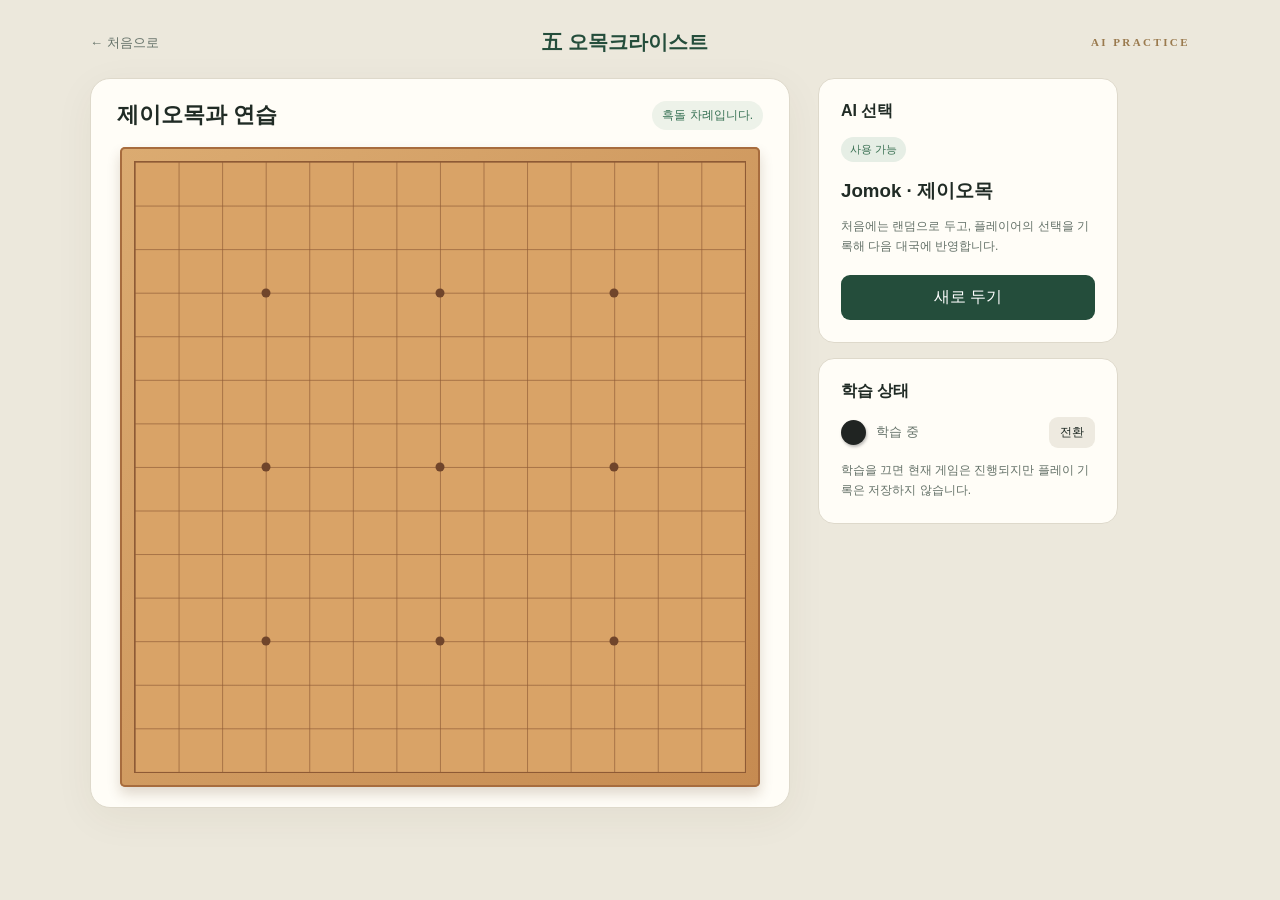
==== AIpractice.html @ fa3e6de8 "feat: build Omok Christ first-stage game experience" ====
<!doctype html><html lang="ko"><head><meta charset="UTF-8"><meta name="viewport" content="width=device-width, initial-scale=1"><title>AI 연습 · 오목크라이스트</title><link rel="stylesheet" href="styles.css"></head><body class="game-page" data-mode="ai"><header class="game-header"><a class="back-link" href="index.html">← 처음으로</a><a class="game-brand" href="index.html">五 오목크라이스트</a><span class="eyebrow">AI PRACTICE</span></header><main class="game-layout"><section class="board-panel"><div class="board-top"><h1 class="game-title">제이오목과 연습</h1><span id="game-status" class="status-pill">흑돌 차례입니다.</span></div><div class="board-wrap"><div id="board" class="board" role="grid" aria-label="AI 오목판"></div></div></section><aside class="side-panel"><div class="info-card"><h2>AI 선택</h2><span class="tag">사용 가능</span><h3 style="margin:16px 0 4px">Jomok · 제이오목</h3><p class="helper">처음에는 랜덤으로 두고, 플레이어의 선택을 기록해 다음 대국에 반영합니다.</p><div class="button-row"><button class="btn" id="reset-game">새로 두기</button></div></div><div class="info-card"><h2>학습 상태</h2><div class="turn-indicator"><span class="mini-stone black"></span><span id="learning-label">학습 중</span><button class="btn secondary" id="learning-toggle" style="margin-left:auto;padding:7px 11px;font-size:12px">전환</button></div><p class="helper" style="margin-bottom:0">학습을 끄면 현재 게임은 진행되지만 플레이 기록은 저장하지 않습니다.</p></div></aside></main><script src="game.js"></script></body></html>
---- styles.css ----
:root{--ink:#202b25;--muted:#647168;--cream:#f4f0e6;--paper:#fffdf7;--line:#d9d7ca;--green:#244d3b;--gold:#c69b57;--wood:#dba66a;--wood-dark:#ad7445}*{box-sizing:border-box}body{margin:0;color:var(--ink);background:var(--cream);font-family:'Gowun Dodum',sans-serif}a{color:inherit;text-decoration:none}.home-page{min-height:100vh;background:radial-gradient(circle at 85% 10%,#fff9e8 0,transparent 35%),var(--cream)}.home-shell{max-width:1120px;margin:auto;padding:54px 38px 28px}.brand-lockup{display:flex;align-items:center;gap:18px}.brand-mark{display:grid;place-items:center;width:55px;height:55px;border-radius:50%;background:var(--green);color:#e9c47d;font-family:serif;font-size:30px;box-shadow:0 7px 20px #244d3b2c}.eyebrow,.intro-kicker{margin:0;color:#9a7a4e;font:700 11px/1.4 'Playfair Display',serif;letter-spacing:.22em}.brand-lockup h1{margin:2px 0 0;font-size:25px;letter-spacing:-.05em}.brand-subtitle{margin:2px 0 0;color:var(--muted);font-size:12px}.home-intro{padding:92px 0 43px;max-width:610px}.home-intro h2{margin:14px 0 17px;font-size:clamp(40px,6vw,67px);line-height:1.12;letter-spacing:-.08em;font-weight:400}.home-intro em{font-style:normal;color:var(--green)}.home-intro>p:last-child{max-width:420px;color:var(--muted);line-height:1.8;font-size:15px}.home-menu{display:grid;grid-template-columns:1fr 1fr;gap:16px}.menu-card{position:relative;display:flex;align-items:center;gap:17px;min-height:137px;padding:24px 25px;border:1px solid #dbd9ce;border-radius:16px;background:rgba(255,253,247,.7);transition:.25s}.menu-card:hover{transform:translateY(-5px);box-shadow:0 14px 28px #214e3a15;border-color:#afaa99}.card-number{align-self:flex-start;color:#a19d91;font:12px 'Playfair Display',serif}.menu-icon{display:grid;place-items:center;width:45px;height:45px;border:1px solid #cac4b1;border-radius:50%;color:var(--green);font-size:22px}.menu-card h3{margin:0 0 7px;font-size:20px;letter-spacing:-.07em}.menu-card p{margin:0;color:var(--muted);font-size:13px}.arrow{position:absolute;right:23px;top:21px;color:var(--gold);font-size:22px}.card-ai{background:var(--green);color:#f4f0e6;border-color:var(--green)}.card-ai p,.card-ai .card-number{color:#c0d0c5}.card-ai .menu-icon{border-color:#91ae9a;color:#e2bf78}.home-footer{display:flex;justify-content:space-between;margin-top:65px;padding-top:19px;border-top:1px solid var(--line);color:#9a9c91;font-size:10px;letter-spacing:.08em}.game-page{min-height:100vh;padding:24px;background:#ece8dc}.game-header{max-width:1100px;margin:auto;display:flex;align-items:center;justify-content:space-between;padding:5px 0 22px}.back-link{color:var(--muted);font-size:13px}.game-brand{font-size:20px;color:var(--green);font-weight:bold}.game-layout{max-width:1100px;margin:auto;display:grid;grid-template-columns:minmax(450px,700px) 300px;gap:28px;align-items:start}.board-panel{padding:20px;background:#fffdf7;border:1px solid #ded9cb;border-radius:20px;box-shadow:0 10px 40px #4734180e}.board-top{display:flex;justify-content:space-between;align-items:center;padding:1px 6px 17px}.game-title{margin:0;font-size:22px}.status-pill{padding:6px 10px;border-radius:20px;background:#edf2e9;color:#387255;font-size:12px}.board-wrap{max-width:640px;margin:auto;padding:14px;background:linear-gradient(135deg,#dbab71,#c68b51);border-radius:5px;box-shadow:inset 0 0 0 2px #a76c3e,0 7px 13px #54341730}.board{position:relative;width:100%;aspect-ratio:1;background-color:#d9a367;background-image:linear-gradient(#8e5a35aa 1px,transparent 1px),linear-gradient(90deg,#8e5a35aa 1px,transparent 1px);background-size:calc(100% / 14) calc(100% / 14);border:1px solid #8e5a35}.star{position:absolute;width:9px;height:9px;background:#70452b;border-radius:50%;transform:translate(-50%,-50%)}.stone{position:absolute;width:calc(100% / 15 - 5px);aspect-ratio:1;border-radius:50%;transform:translate(-50%,-50%);z-index:2;box-shadow:2px 3px 4px #5d3d2470;animation:drop .18s ease-out}.stone.black{background:radial-gradient(circle at 35% 28%,#747874,#171b1a 65%)}.stone.white{background:radial-gradient(circle at 32% 25%,#fff,#c8c8bf 72%);border:1px solid #aaa}@keyframes drop{from{transform:translate(-50%,-50%) scale(.2)}to{transform:translate(-50%,-50%) scale(1)}}.side-panel{display:flex;flex-direction:column;gap:15px}.info-card{background:#fffdf7;border:1px solid #ded9cb;border-radius:16px;padding:22px}.info-card h2{margin:0 0 15px;font-size:16px}.turn-indicator{display:flex;align-items:center;gap:10px;color:var(--muted);font-size:13px}.mini-stone{width:25px;height:25px;border-radius:50%;display:inline-block;box-shadow:1px 2px 3px #5556}.mini-stone.black{background:#202422}.mini-stone.white{background:#fafafa;border:1px solid #aaa}.score-row{display:flex;justify-content:space-between;margin-top:22px;font-size:13px}.score-row b{font:700 26px 'Playfair Display',serif}.score-black{color:#202422}.score-white{color:#a49b87}.btn{display:inline-flex;justify-content:center;align-items:center;border:0;border-radius:9px;padding:12px 16px;background:var(--green);color:white;font:inherit;cursor:pointer}.btn.secondary{background:#eeeae0;color:var(--ink)}.button-row{display:flex;gap:8px;margin-top:18px}.button-row .btn{flex:1}.helper{color:var(--muted);line-height:1.7;font-size:12px}.page-content{max-width:1100px;margin:35px auto}.page-content h1{font-size:42px;margin:10px 0}.page-content>p{color:var(--muted)}.ai-grid,.joseki-grid{display:grid;grid-template-columns:repeat(3,1fr);gap:16px;margin-top:30px}.feature-card{padding:24px;background:var(--paper);border:1px solid var(--line);border-radius:16px}.feature-card h2{margin:0 0 10px}.feature-card p{color:var(--muted);line-height:1.7;font-size:13px}.tag{display:inline-block;padding:5px 9px;background:#e6eee5;color:#397052;border-radius:20px;font-size:11px}.joseki-board{height:180px;margin-bottom:17px;border-radius:10px;background-color:#d9a367;background-image:linear-gradient(#89562f66 1px,transparent 1px),linear-gradient(90deg,#89562f66 1px,transparent 1px);background-size:12.5% 25%;position:relative;overflow:hidden}.joseki-board:after{content:'●  ○  ●  ○';position:absolute;top:52px;left:22%;font-size:36px;letter-spacing:8px;color:#1e2421;text-shadow:44px 28px #f8f8ee}.empty-note{padding:50px 20px;text-align:center;color:var(--muted);border:1px dashed #c6c3b8;border-radius:14px}@media(max-width:800px){.home-shell{padding:35px 20px}.home-intro{padding:70px 0 36px}.home-menu{grid-template-columns:1fr}.home-footer{gap:15px;flex-direction:column}.game-layout{grid-template-columns:1fr}.game-page{padding:15px}.game-header{padding-bottom:15px}.board-panel{padding:12px}.ai-grid,.joseki-grid{grid-template-columns:1fr}.page-content h1{font-size:34px}}@media(max-width:500px){.game-title{font-size:18px}.board-wrap{padding:8px}.board-top{padding:5px 2px 12px}.home-intro h2{font-size:42px}}
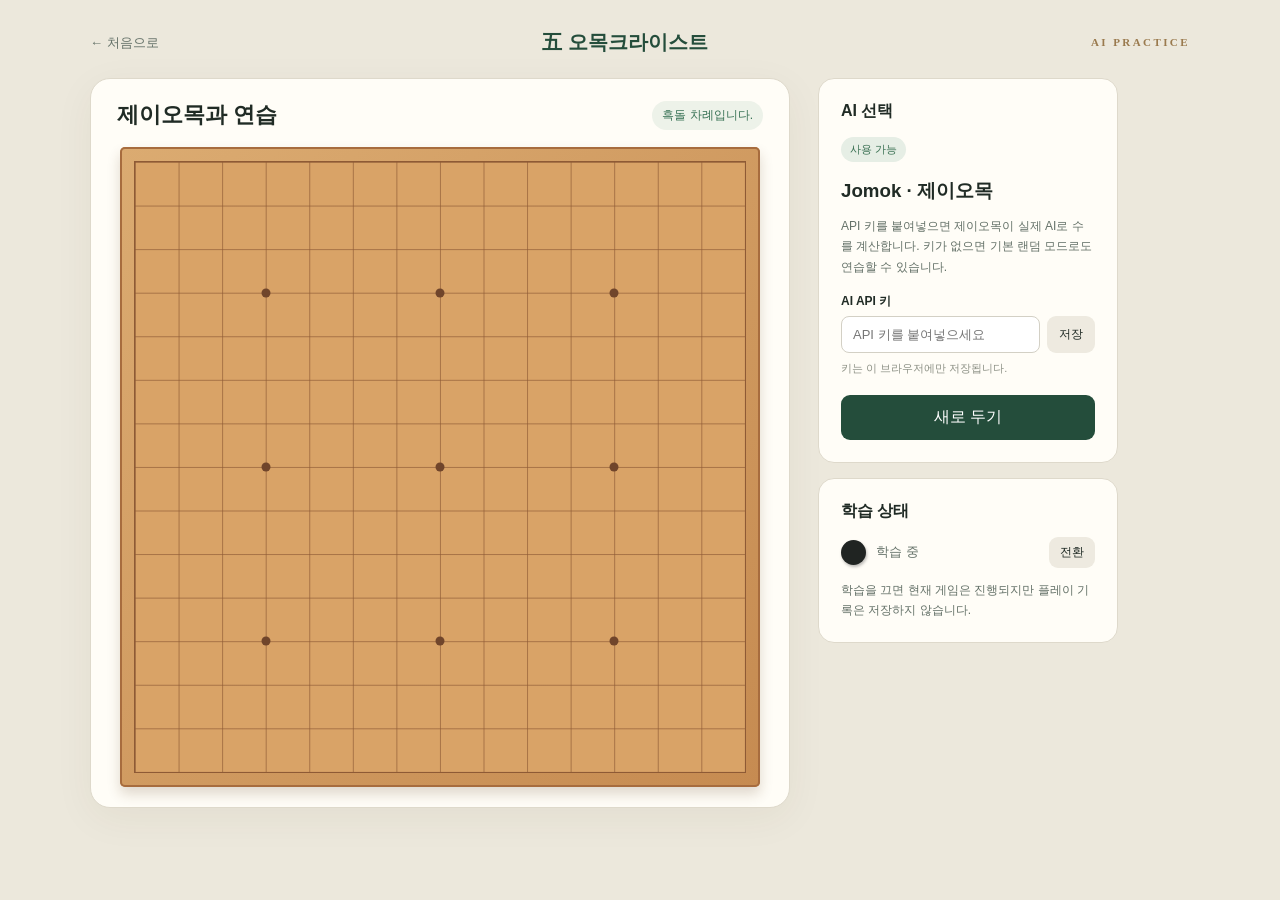
==== commit 96f21290: "feat(ai): add paste-and-play API key control" ====
--- a/AIpractice.html
+++ b/AIpractice.html
@@ -1 +1 @@
-<!doctype html><html lang="ko"><head><meta charset="UTF-8"><meta name="viewport" content="width=device-width, initial-scale=1"><title>AI 연습 · 오목크라이스트</title><link rel="stylesheet" href="styles.css"></head><body class="game-page" data-mode="ai"><header class="game-header"><a class="back-link" href="index.html">← 처음으로</a><a class="game-brand" href="index.html">五 오목크라이스트</a><span class="eyebrow">AI PRACTICE</span></header><main class="game-layout"><section class="board-panel"><div class="board-top"><h1 class="game-title">제이오목과 연습</h1><span id="game-status" class="status-pill">흑돌 차례입니다.</span></div><div class="board-wrap"><div id="board" class="board" role="grid" aria-label="AI 오목판"></div></div></section><aside class="side-panel"><div class="info-card"><h2>AI 선택</h2><span class="tag">사용 가능</span><h3 style="margin:16px 0 4px">Jomok · 제이오목</h3><p class="helper">처음에는 랜덤으로 두고, 플레이어의 선택을 기록해 다음 대국에 반영합니다.</p><div class="button-row"><button class="btn" id="reset-game">새로 두기</button></div></div><div class="info-card"><h2>학습 상태</h2><div class="turn-indicator"><span class="mini-stone black"></span><span id="learning-label">학습 중</span><button class="btn secondary" id="learning-toggle" style="margin-left:auto;padding:7px 11px;font-size:12px">전환</button></div><p class="helper" style="margin-bottom:0">학습을 끄면 현재 게임은 진행되지만 플레이 기록은 저장하지 않습니다.</p></div></aside></main><script src="game.js"></script></body></html>
+<!doctype html><html lang="ko"><head><meta charset="UTF-8"><meta name="viewport" content="width=device-width, initial-scale=1"><title>AI 연습 · 오목크라이스트</title><link rel="stylesheet" href="styles.css"></head><body class="game-page" data-mode="ai"><header class="game-header"><a class="back-link" href="index.html">← 처음으로</a><a class="game-brand" href="index.html">五 오목크라이스트</a><span class="eyebrow">AI PRACTICE</span></header><main class="game-layout"><section class="board-panel"><div class="board-top"><h1 class="game-title">제이오목과 연습</h1><span id="game-status" class="status-pill">흑돌 차례입니다.</span></div><div class="board-wrap"><div id="board" class="board" role="grid" aria-label="AI 오목판"></div></div></section><aside class="side-panel"><div class="info-card"><h2>AI 선택</h2><span class="tag">사용 가능</span><h3 style="margin:16px 0 4px">Jomok · 제이오목</h3><p class="helper">API 키를 붙여넣으면 제이오목이 실제 AI로 수를 계산합니다. 키가 없으면 기본 랜덤 모드로도 연습할 수 있습니다.</p><label class="api-label" for="ai-api-key">AI API 키</label><div class="api-input-row"><input id="ai-api-key" class="api-input" type="password" placeholder="API 키를 붙여넣으세요" autocomplete="off"><button class="btn secondary api-save" id="save-api-key">저장</button></div><p class="api-note" id="api-status">키는 이 브라우저에만 저장됩니다.</p><div class="button-row"><button class="btn" id="reset-game">새로 두기</button></div></div><div class="info-card"><h2>학습 상태</h2><div class="turn-indicator"><span class="mini-stone black"></span><span id="learning-label">학습 중</span><button class="btn secondary" id="learning-toggle" style="margin-left:auto;padding:7px 11px;font-size:12px">전환</button></div><p class="helper" style="margin-bottom:0">학습을 끄면 현재 게임은 진행되지만 플레이 기록은 저장하지 않습니다.</p></div></aside></main><script src="game.js"></script></body></html>
--- a/styles.css
+++ b/styles.css
@@ -1 +1 @@
-:root{--ink:#202b25;--muted:#647168;--cream:#f4f0e6;--paper:#fffdf7;--line:#d9d7ca;--green:#244d3b;--gold:#c69b57;--wood:#dba66a;--wood-dark:#ad7445}*{box-sizing:border-box}body{margin:0;color:var(--ink);background:var(--cream);font-family:'Gowun Dodum',sans-serif}a{color:inherit;text-decoration:none}.home-page{min-height:100vh;background:radial-gradient(circle at 85% 10%,#fff9e8 0,transparent 35%),var(--cream)}.home-shell{max-width:1120px;margin:auto;padding:54px 38px 28px}.brand-lockup{display:flex;align-items:center;gap:18px}.brand-mark{display:grid;place-items:center;width:55px;height:55px;border-radius:50%;background:var(--green);color:#e9c47d;font-family:serif;font-size:30px;box-shadow:0 7px 20px #244d3b2c}.eyebrow,.intro-kicker{margin:0;color:#9a7a4e;font:700 11px/1.4 'Playfair Display',serif;letter-spacing:.22em}.brand-lockup h1{margin:2px 0 0;font-size:25px;letter-spacing:-.05em}.brand-subtitle{margin:2px 0 0;color:var(--muted);font-size:12px}.home-intro{padding:92px 0 43px;max-width:610px}.home-intro h2{margin:14px 0 17px;font-size:clamp(40px,6vw,67px);line-height:1.12;letter-spacing:-.08em;font-weight:400}.home-intro em{font-style:normal;color:var(--green)}.home-intro>p:last-child{max-width:420px;color:var(--muted);line-height:1.8;font-size:15px}.home-menu{display:grid;grid-template-columns:1fr 1fr;gap:16px}.menu-card{position:relative;display:flex;align-items:center;gap:17px;min-height:137px;padding:24px 25px;border:1px solid #dbd9ce;border-radius:16px;background:rgba(255,253,247,.7);transition:.25s}.menu-card:hover{transform:translateY(-5px);box-shadow:0 14px 28px #214e3a15;border-color:#afaa99}.card-number{align-self:flex-start;color:#a19d91;font:12px 'Playfair Display',serif}.menu-icon{display:grid;place-items:center;width:45px;height:45px;border:1px solid #cac4b1;border-radius:50%;color:var(--green);font-size:22px}.menu-card h3{margin:0 0 7px;font-size:20px;letter-spacing:-.07em}.menu-card p{margin:0;color:var(--muted);font-size:13px}.arrow{position:absolute;right:23px;top:21px;color:var(--gold);font-size:22px}.card-ai{background:var(--green);color:#f4f0e6;border-color:var(--green)}.card-ai p,.card-ai .card-number{color:#c0d0c5}.card-ai .menu-icon{border-color:#91ae9a;color:#e2bf78}.home-footer{display:flex;justify-content:space-between;margin-top:65px;padding-top:19px;border-top:1px solid var(--line);color:#9a9c91;font-size:10px;letter-spacing:.08em}.game-page{min-height:100vh;padding:24px;background:#ece8dc}.game-header{max-width:1100px;margin:auto;display:flex;align-items:center;justify-content:space-between;padding:5px 0 22px}.back-link{color:var(--muted);font-size:13px}.game-brand{font-size:20px;color:var(--green);font-weight:bold}.game-layout{max-width:1100px;margin:auto;display:grid;grid-template-columns:minmax(450px,700px) 300px;gap:28px;align-items:start}.board-panel{padding:20px;background:#fffdf7;border:1px solid #ded9cb;border-radius:20px;box-shadow:0 10px 40px #4734180e}.board-top{display:flex;justify-content:space-between;align-items:center;padding:1px 6px 17px}.game-title{margin:0;font-size:22px}.status-pill{padding:6px 10px;border-radius:20px;background:#edf2e9;color:#387255;font-size:12px}.board-wrap{max-width:640px;margin:auto;padding:14px;background:linear-gradient(135deg,#dbab71,#c68b51);border-radius:5px;box-shadow:inset 0 0 0 2px #a76c3e,0 7px 13px #54341730}.board{position:relative;width:100%;aspect-ratio:1;background-color:#d9a367;background-image:linear-gradient(#8e5a35aa 1px,transparent 1px),linear-gradient(90deg,#8e5a35aa 1px,transparent 1px);background-size:calc(100% / 14) calc(100% / 14);border:1px solid #8e5a35}.star{position:absolute;width:9px;height:9px;background:#70452b;border-radius:50%;transform:translate(-50%,-50%)}.stone{position:absolute;width:calc(100% / 15 - 5px);aspect-ratio:1;border-radius:50%;transform:translate(-50%,-50%);z-index:2;box-shadow:2px 3px 4px #5d3d2470;animation:drop .18s ease-out}.stone.black{background:radial-gradient(circle at 35% 28%,#747874,#171b1a 65%)}.stone.white{background:radial-gradient(circle at 32% 25%,#fff,#c8c8bf 72%);border:1px solid #aaa}@keyframes drop{from{transform:translate(-50%,-50%) scale(.2)}to{transform:translate(-50%,-50%) scale(1)}}.side-panel{display:flex;flex-direction:column;gap:15px}.info-card{background:#fffdf7;border:1px solid #ded9cb;border-radius:16px;padding:22px}.info-card h2{margin:0 0 15px;font-size:16px}.turn-indicator{display:flex;align-items:center;gap:10px;color:var(--muted);font-size:13px}.mini-stone{width:25px;height:25px;border-radius:50%;display:inline-block;box-shadow:1px 2px 3px #5556}.mini-stone.black{background:#202422}.mini-stone.white{background:#fafafa;border:1px solid #aaa}.score-row{display:flex;justify-content:space-between;margin-top:22px;font-size:13px}.score-row b{font:700 26px 'Playfair Display',serif}.score-black{color:#202422}.score-white{color:#a49b87}.btn{display:inline-flex;justify-content:center;align-items:center;border:0;border-radius:9px;padding:12px 16px;background:var(--green);color:white;font:inherit;cursor:pointer}.btn.secondary{background:#eeeae0;color:var(--ink)}.button-row{display:flex;gap:8px;margin-top:18px}.button-row .btn{flex:1}.helper{color:var(--muted);line-height:1.7;font-size:12px}.page-content{max-width:1100px;margin:35px auto}.page-content h1{font-size:42px;margin:10px 0}.page-content>p{color:var(--muted)}.ai-grid,.joseki-grid{display:grid;grid-template-columns:repeat(3,1fr);gap:16px;margin-top:30px}.feature-card{padding:24px;background:var(--paper);border:1px solid var(--line);border-radius:16px}.feature-card h2{margin:0 0 10px}.feature-card p{color:var(--muted);line-height:1.7;font-size:13px}.tag{display:inline-block;padding:5px 9px;background:#e6eee5;color:#397052;border-radius:20px;font-size:11px}.joseki-board{height:180px;margin-bottom:17px;border-radius:10px;background-color:#d9a367;background-image:linear-gradient(#89562f66 1px,transparent 1px),linear-gradient(90deg,#89562f66 1px,transparent 1px);background-size:12.5% 25%;position:relative;overflow:hidden}.joseki-board:after{content:'●  ○  ●  ○';position:absolute;top:52px;left:22%;font-size:36px;letter-spacing:8px;color:#1e2421;text-shadow:44px 28px #f8f8ee}.empty-note{padding:50px 20px;text-align:center;color:var(--muted);border:1px dashed #c6c3b8;border-radius:14px}@media(max-width:800px){.home-shell{padding:35px 20px}.home-intro{padding:70px 0 36px}.home-menu{grid-template-columns:1fr}.home-footer{gap:15px;flex-direction:column}.game-layout{grid-template-columns:1fr}.game-page{padding:15px}.game-header{padding-bottom:15px}.board-panel{padding:12px}.ai-grid,.joseki-grid{grid-template-columns:1fr}.page-content h1{font-size:34px}}@media(max-width:500px){.game-title{font-size:18px}.board-wrap{padding:8px}.board-top{padding:5px 2px 12px}.home-intro h2{font-size:42px}}
+:root{--ink:#202b25;--muted:#647168;--cream:#f4f0e6;--paper:#fffdf7;--line:#d9d7ca;--green:#244d3b;--gold:#c69b57;--wood:#dba66a;--wood-dark:#ad7445}*{box-sizing:border-box}body{margin:0;color:var(--ink);background:var(--cream);font-family:'Gowun Dodum',sans-serif}a{color:inherit;text-decoration:none}.home-page{min-height:100vh;background:radial-gradient(circle at 85% 10%,#fff9e8 0,transparent 35%),var(--cream)}.home-shell{max-width:1120px;margin:auto;padding:54px 38px 28px}.brand-lockup{display:flex;align-items:center;gap:18px}.brand-mark{display:grid;place-items:center;width:55px;height:55px;border-radius:50%;background:var(--green);color:#e9c47d;font-family:serif;font-size:30px;box-shadow:0 7px 20px #244d3b2c}.eyebrow,.intro-kicker{margin:0;color:#9a7a4e;font:700 11px/1.4 'Playfair Display',serif;letter-spacing:.22em}.brand-lockup h1{margin:2px 0 0;font-size:25px;letter-spacing:-.05em}.brand-subtitle{margin:2px 0 0;color:var(--muted);font-size:12px}.home-intro{padding:92px 0 43px;max-width:610px}.home-intro h2{margin:14px 0 17px;font-size:clamp(40px,6vw,67px);line-height:1.12;letter-spacing:-.08em;font-weight:400}.home-intro em{font-style:normal;color:var(--green)}.home-intro>p:last-child{max-width:420px;color:var(--muted);line-height:1.8;font-size:15px}.home-menu{display:grid;grid-template-columns:1fr 1fr;gap:16px}.menu-card{position:relative;display:flex;align-items:center;gap:17px;min-height:137px;padding:24px 25px;border:1px solid #dbd9ce;border-radius:16px;background:rgba(255,253,247,.7);transition:.25s}.menu-card:hover{transform:translateY(-5px);box-shadow:0 14px 28px #214e3a15;border-color:#afaa99}.card-number{align-self:flex-start;color:#a19d91;font:12px 'Playfair Display',serif}.menu-icon{display:grid;place-items:center;width:45px;height:45px;border:1px solid #cac4b1;border-radius:50%;color:var(--green);font-size:22px}.menu-card h3{margin:0 0 7px;font-size:20px;letter-spacing:-.07em}.menu-card p{margin:0;color:var(--muted);font-size:13px}.arrow{position:absolute;right:23px;top:21px;color:var(--gold);font-size:22px}.card-ai{background:var(--green);color:#f4f0e6;border-color:var(--green)}.card-ai p,.card-ai .card-number{color:#c0d0c5}.card-ai .menu-icon{border-color:#91ae9a;color:#e2bf78}.home-footer{display:flex;justify-content:space-between;margin-top:65px;padding-top:19px;border-top:1px solid var(--line);color:#9a9c91;font-size:10px;letter-spacing:.08em}.game-page{min-height:100vh;padding:24px;background:#ece8dc}.game-header{max-width:1100px;margin:auto;display:flex;align-items:center;justify-content:space-between;padding:5px 0 22px}.back-link{color:var(--muted);font-size:13px}.game-brand{font-size:20px;color:var(--green);font-weight:bold}.game-layout{max-width:1100px;margin:auto;display:grid;grid-template-columns:minmax(450px,700px) 300px;gap:28px;align-items:start}.board-panel{padding:20px;background:#fffdf7;border:1px solid #ded9cb;border-radius:20px;box-shadow:0 10px 40px #4734180e}.board-top{display:flex;justify-content:space-between;align-items:center;padding:1px 6px 17px}.game-title{margin:0;font-size:22px}.status-pill{padding:6px 10px;border-radius:20px;background:#edf2e9;color:#387255;font-size:12px}.board-wrap{max-width:640px;margin:auto;padding:14px;background:linear-gradient(135deg,#dbab71,#c68b51);border-radius:5px;box-shadow:inset 0 0 0 2px #a76c3e,0 7px 13px #54341730}.board{position:relative;width:100%;aspect-ratio:1;background-color:#d9a367;background-image:linear-gradient(#8e5a35aa 1px,transparent 1px),linear-gradient(90deg,#8e5a35aa 1px,transparent 1px);background-size:calc(100% / 14) calc(100% / 14);border:1px solid #8e5a35}.star{position:absolute;width:9px;height:9px;background:#70452b;border-radius:50%;transform:translate(-50%,-50%)}.stone{position:absolute;width:calc(100% / 15 - 5px);aspect-ratio:1;border-radius:50%;transform:translate(-50%,-50%);z-index:2;box-shadow:2px 3px 4px #5d3d2470;animation:drop .18s ease-out}.stone.black{background:radial-gradient(circle at 35% 28%,#747874,#171b1a 65%)}.stone.white{background:radial-gradient(circle at 32% 25%,#fff,#c8c8bf 72%);border:1px solid #aaa}@keyframes drop{from{transform:translate(-50%,-50%) scale(.2)}to{transform:translate(-50%,-50%) scale(1)}}.side-panel{display:flex;flex-direction:column;gap:15px}.info-card{background:#fffdf7;border:1px solid #ded9cb;border-radius:16px;padding:22px}.info-card h2{margin:0 0 15px;font-size:16px}.turn-indicator{display:flex;align-items:center;gap:10px;color:var(--muted);font-size:13px}.mini-stone{width:25px;height:25px;border-radius:50%;display:inline-block;box-shadow:1px 2px 3px #5556}.mini-stone.black{background:#202422}.mini-stone.white{background:#fafafa;border:1px solid #aaa}.score-row{display:flex;justify-content:space-between;margin-top:22px;font-size:13px}.score-row b{font:700 26px 'Playfair Display',serif}.score-black{color:#202422}.score-white{color:#a49b87}.btn{display:inline-flex;justify-content:center;align-items:center;border:0;border-radius:9px;padding:12px 16px;background:var(--green);color:white;font:inherit;cursor:pointer}.btn.secondary{background:#eeeae0;color:var(--ink)}.button-row{display:flex;gap:8px;margin-top:18px}.button-row .btn{flex:1}.helper{color:var(--muted);line-height:1.7;font-size:12px}.page-content{max-width:1100px;margin:35px auto}.page-content h1{font-size:42px;margin:10px 0}.page-content>p{color:var(--muted)}.ai-grid,.joseki-grid{display:grid;grid-template-columns:repeat(3,1fr);gap:16px;margin-top:30px}.feature-card{padding:24px;background:var(--paper);border:1px solid var(--line);border-radius:16px}.feature-card h2{margin:0 0 10px}.feature-card p{color:var(--muted);line-height:1.7;font-size:13px}.tag{display:inline-block;padding:5px 9px;background:#e6eee5;color:#397052;border-radius:20px;font-size:11px}.joseki-board{height:180px;margin-bottom:17px;border-radius:10px;background-color:#d9a367;background-image:linear-gradient(#89562f66 1px,transparent 1px),linear-gradient(90deg,#89562f66 1px,transparent 1px);background-size:12.5% 25%;position:relative;overflow:hidden}.joseki-board:after{content:'●  ○  ●  ○';position:absolute;top:52px;left:22%;font-size:36px;letter-spacing:8px;color:#1e2421;text-shadow:44px 28px #f8f8ee}.empty-note{padding:50px 20px;text-align:center;color:var(--muted);border:1px dashed #c6c3b8;border-radius:14px}@media(max-width:800px){.home-shell{padding:35px 20px}.home-intro{padding:70px 0 36px}.home-menu{grid-template-columns:1fr}.home-footer{gap:15px;flex-direction:column}.game-layout{grid-template-columns:1fr}.game-page{padding:15px}.game-header{padding-bottom:15px}.board-panel{padding:12px}.ai-grid,.joseki-grid{grid-template-columns:1fr}.page-content h1{font-size:34px}}@media(max-width:500px){.game-title{font-size:18px}.board-wrap{padding:8px}.board-top{padding:5px 2px 12px}.home-intro h2{font-size:42px}}.api-label{display:block;margin-top:16px;margin-bottom:6px;color:var(--ink);font-size:12px;font-weight:bold}.api-input-row{display:flex;gap:7px}.api-input{width:100%;min-width:0;border:1px solid #d3d0c5;border-radius:8px;padding:10px 11px;background:#fff;color:var(--ink);font:13px 'Gowun Dodum',sans-serif;outline:none}.api-input:focus{border-color:var(--green);box-shadow:0 0 0 3px #244d3b14}.api-save{padding:9px 12px;font-size:12px;white-space:nowrap}.api-note{margin:7px 0 0;color:#8c9085;font-size:11px;line-height:1.5}.api-note.error{color:#a75245}
